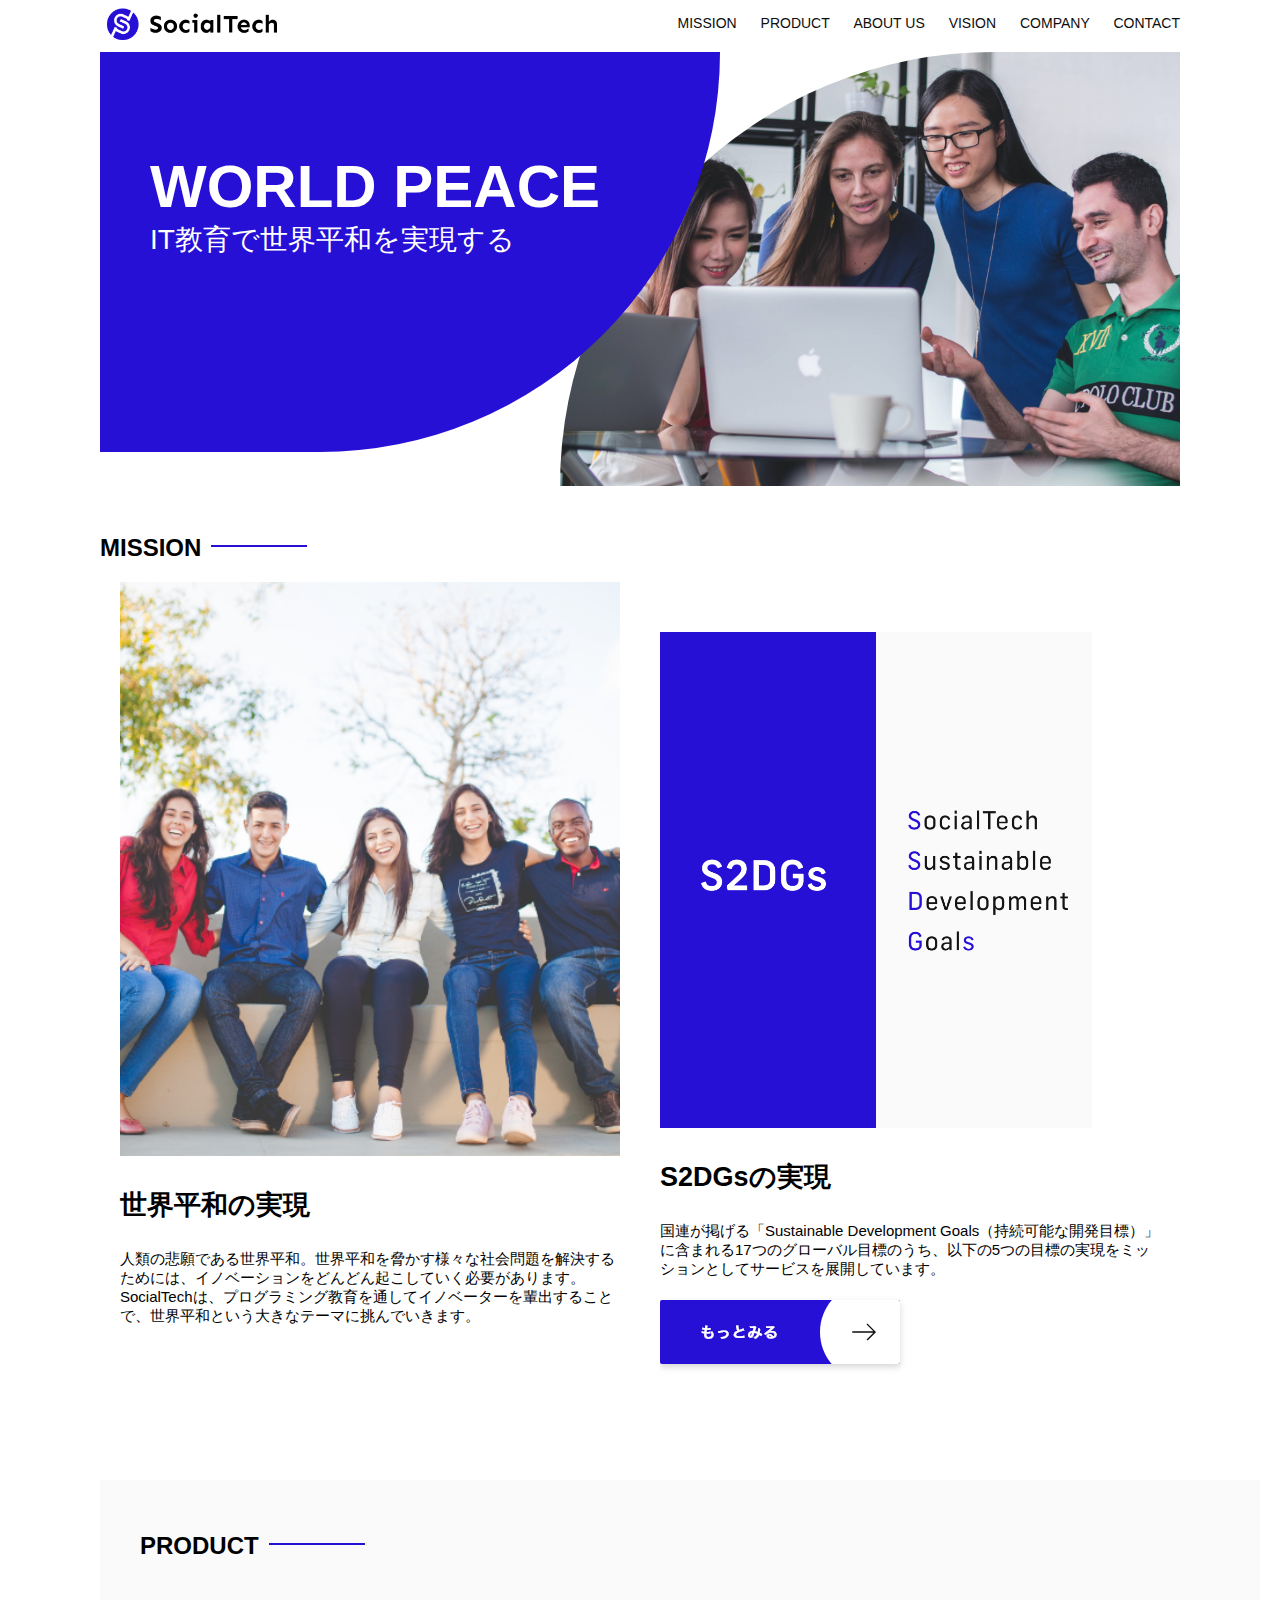
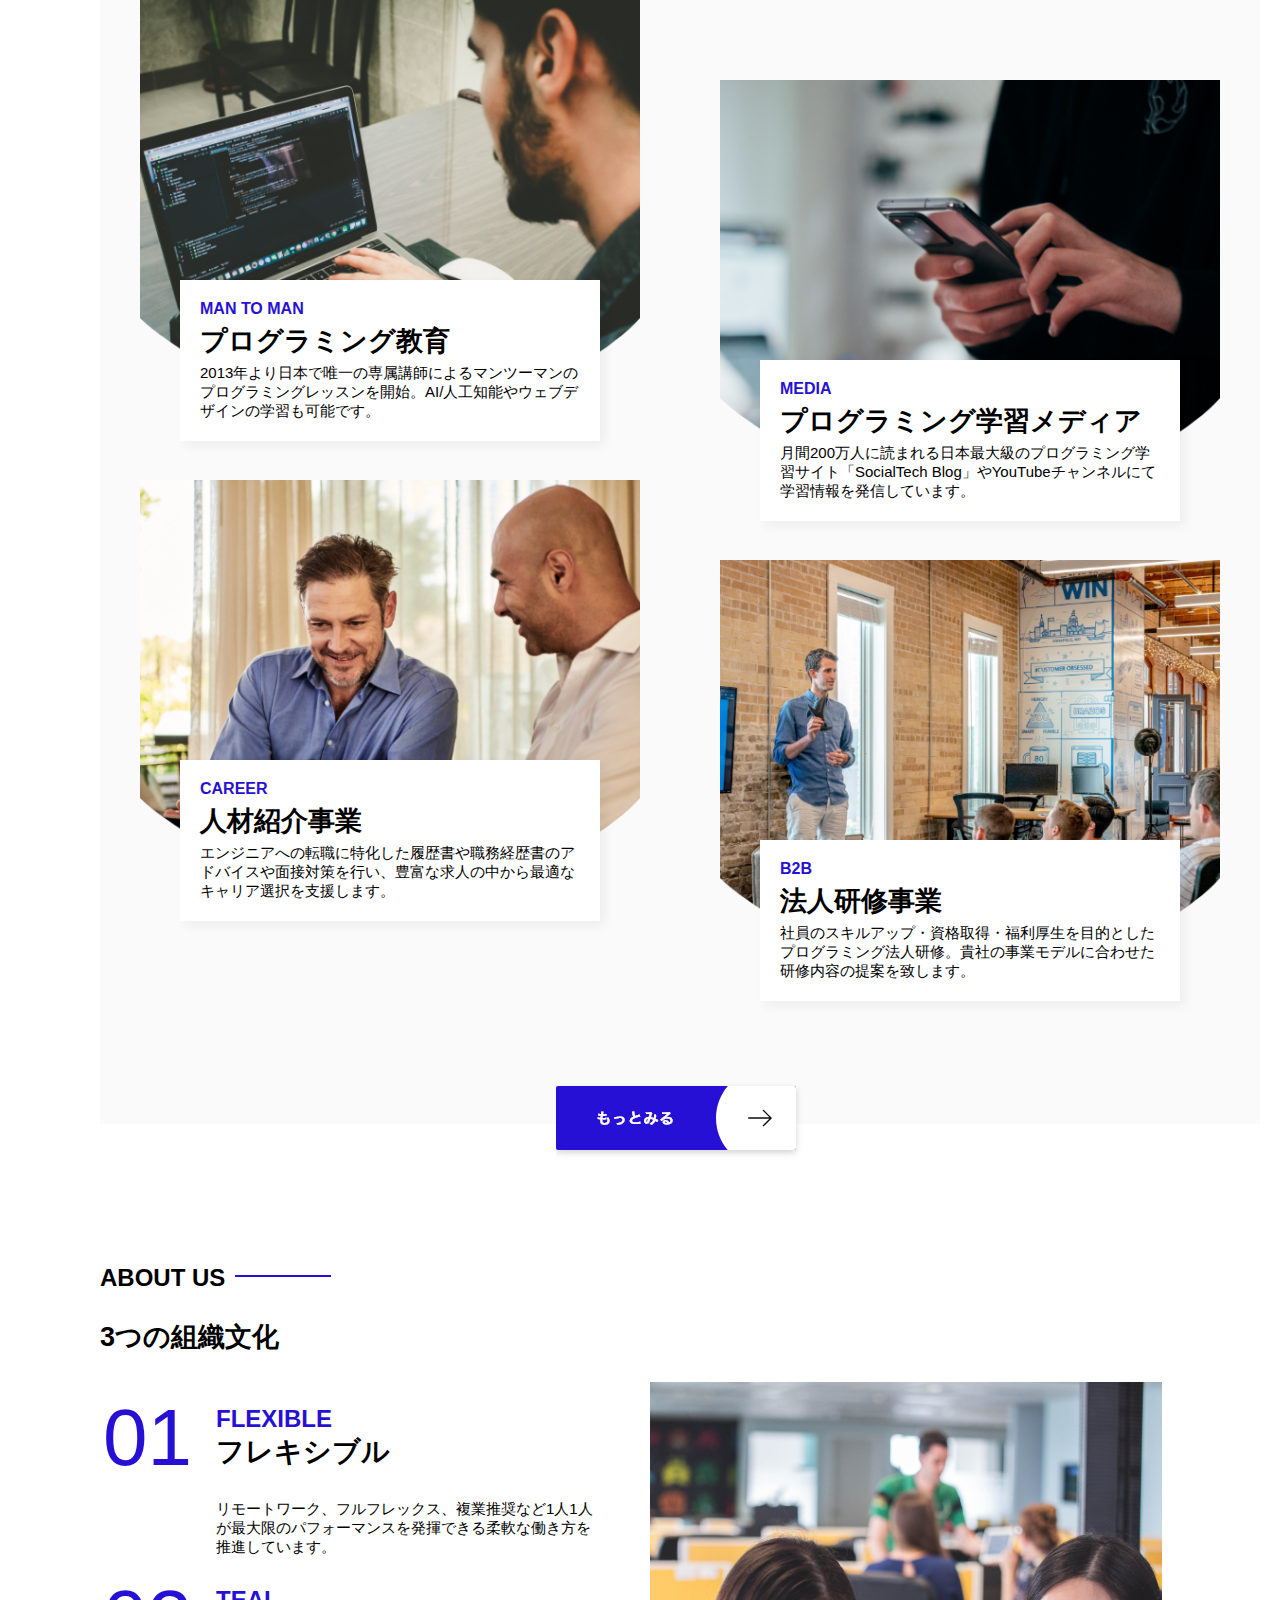
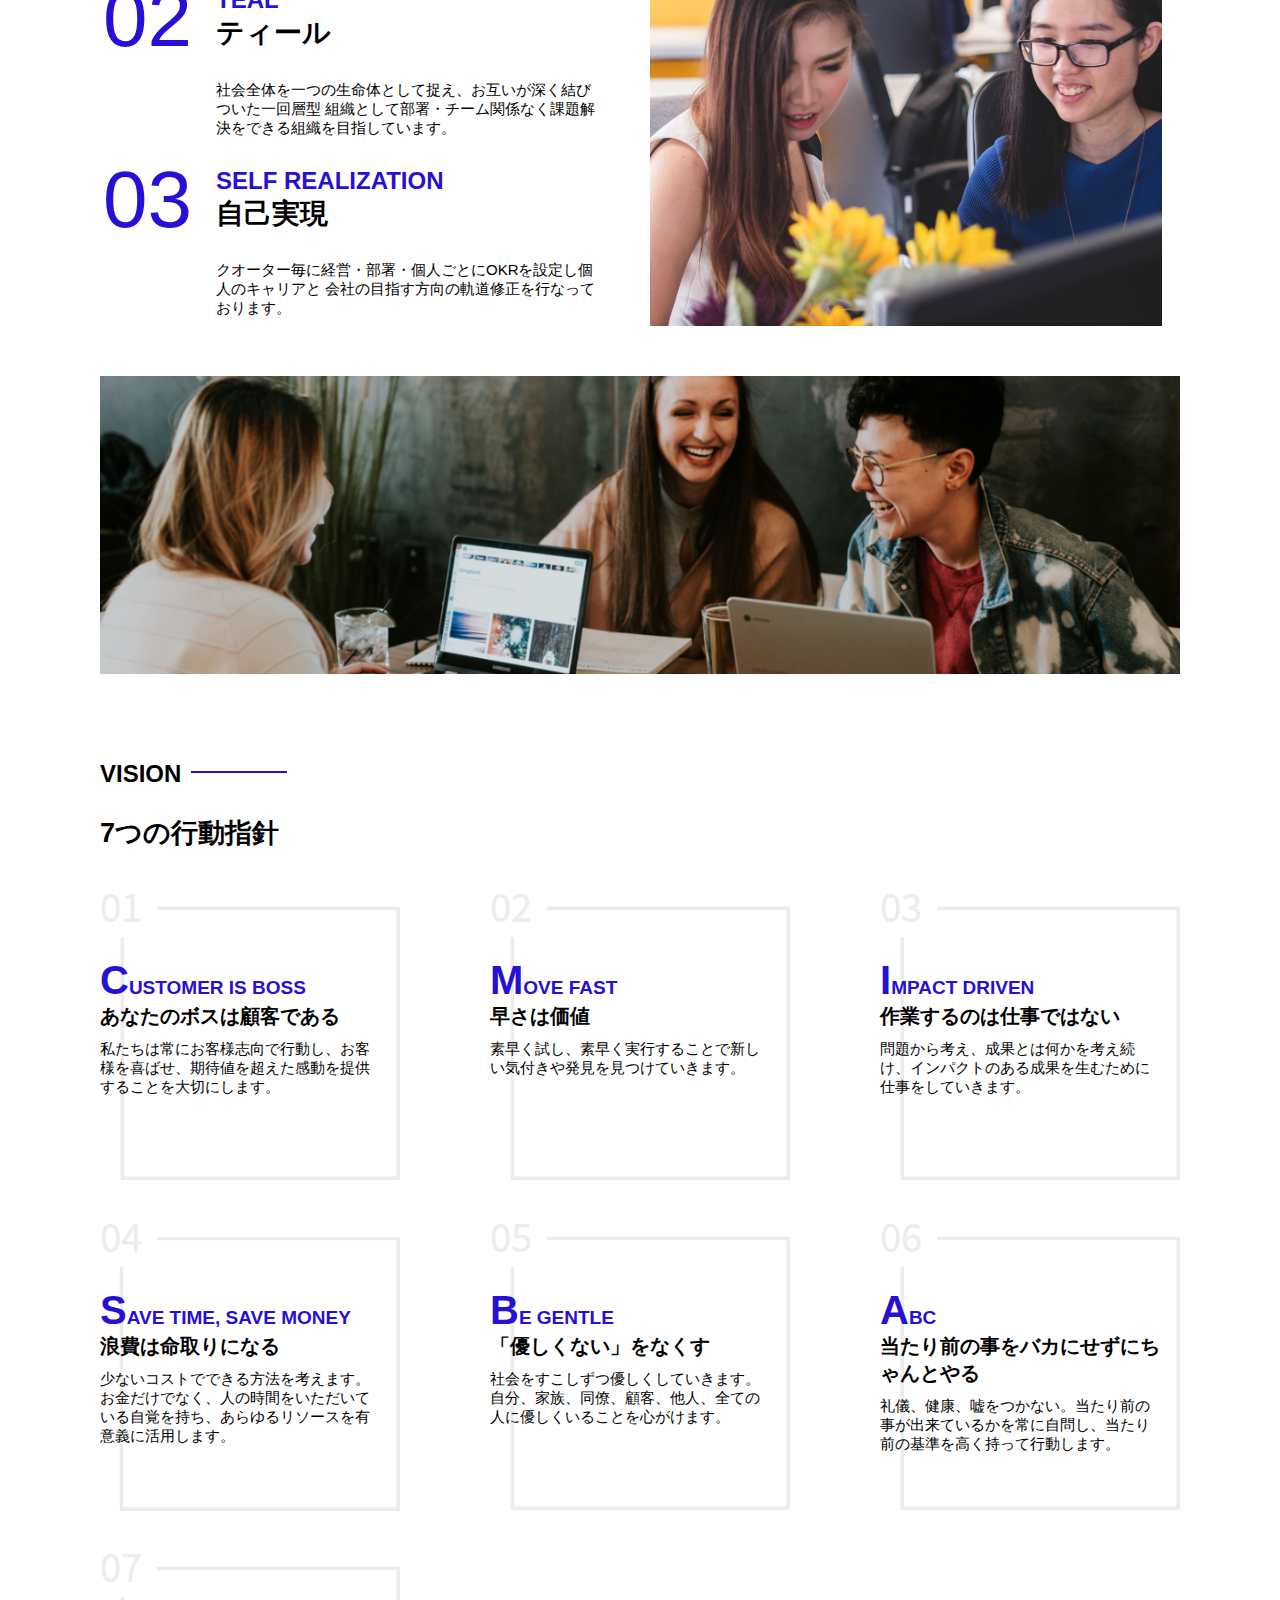
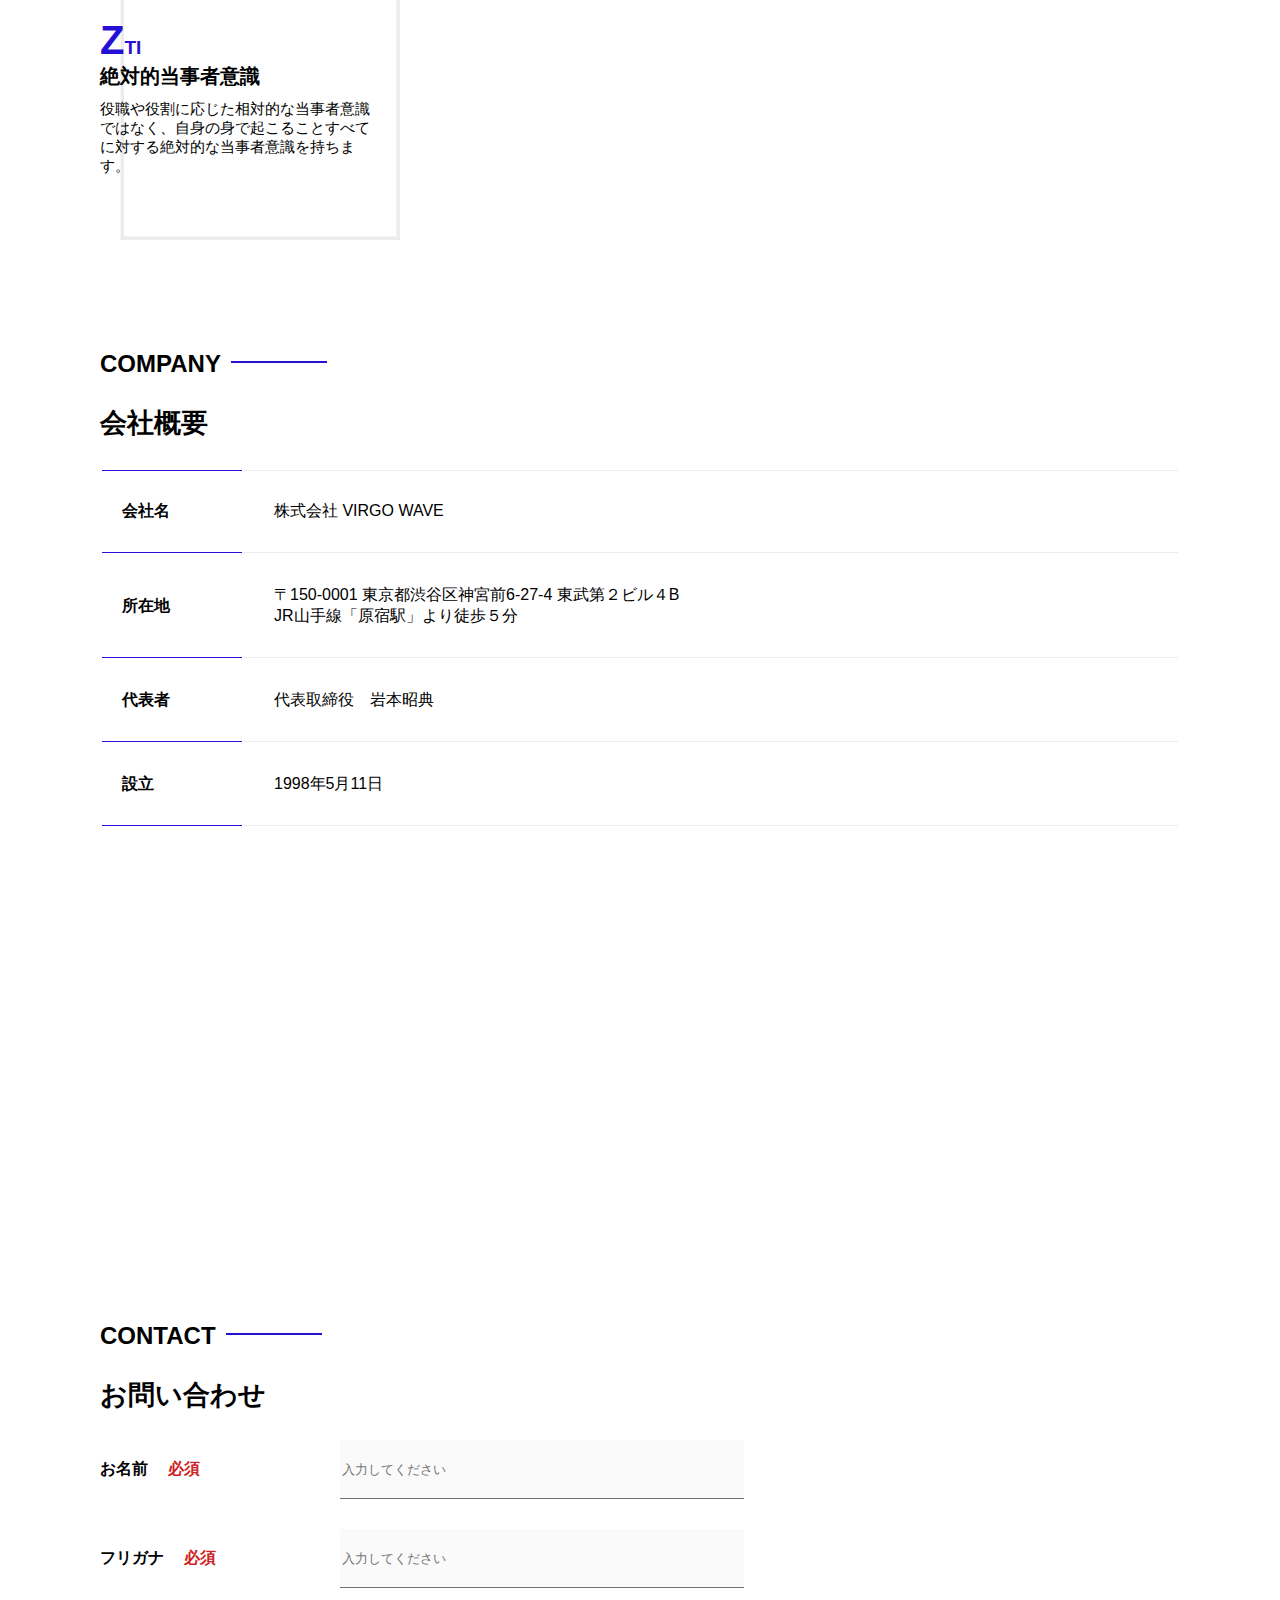
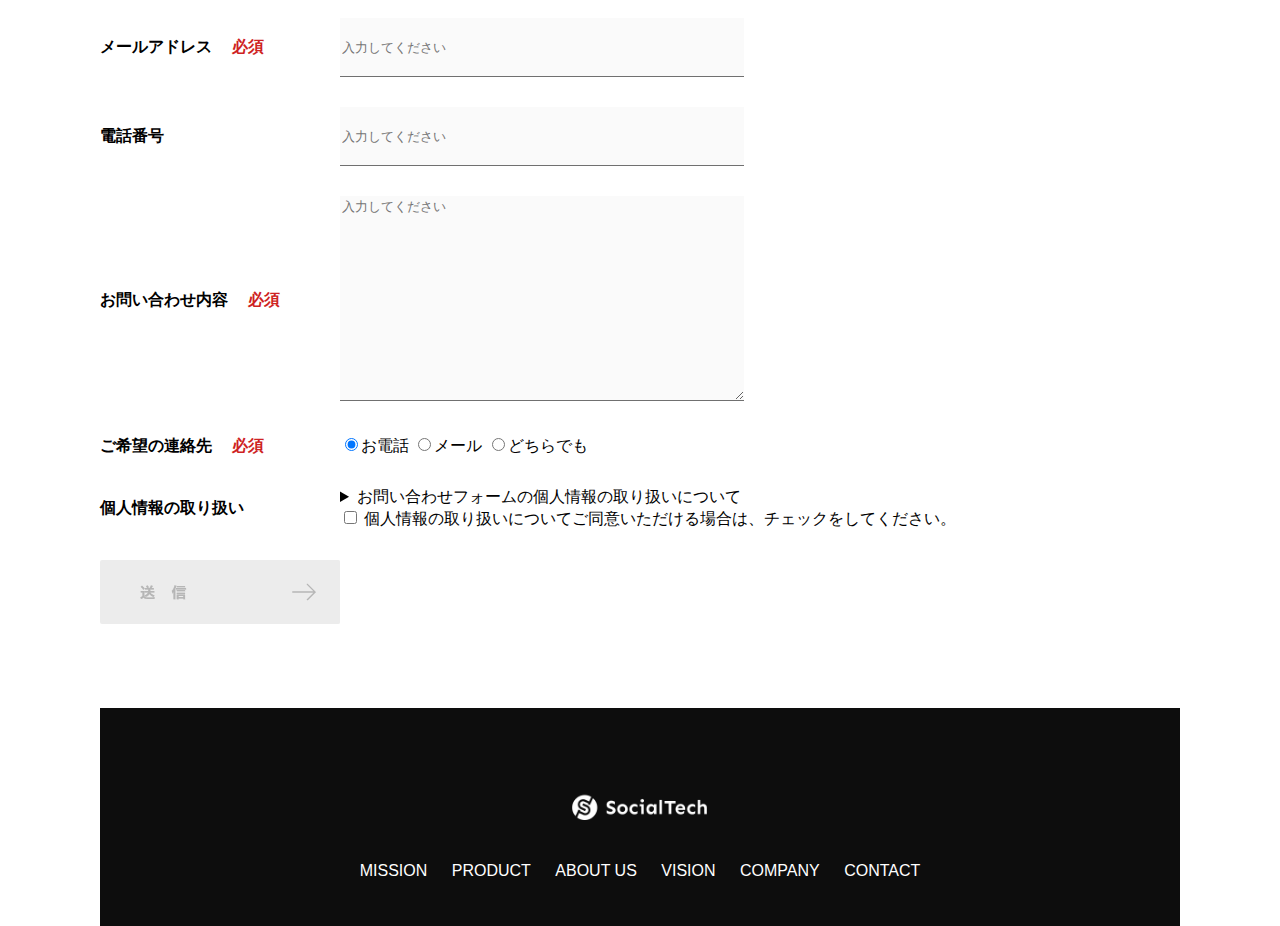
==== index.html @ a2c60bde "初回コミット" ====
<!DOCTYPE html>
<html>
<head>
  <title>SocialTech</title>
  <meta charset="UTF-8">
  <meta name="description" content="SocialTechはEdTech業界のリーディングカンパニーを目指します。">
  <meta name="viewport" content="width=device-width, initial-scale=1.0">
  <link rel="stylesheet" href="style.css">
  <style>
    img:not([alt]) {
      border: 10px solid red;
    }
  </style>
</head>
<body>
  <!-- ヘッダー -->
  <header>
    <!-- ロゴ -->
    <a href="index.html" id="logo"><img src="images/logo.png" alt="トップページに戻る"></a>

    <!-- PC用ナビゲーション -->
    <nav id="nav-pc">
      <a href="mission.html">MISSION</a>
      <a href="product.html">PRODUCT</a>
      <a href="index.html#aboutus">ABOUT US</a>
      <a href="index.html#vision">VISION</a>
      <a href="index.html#company">COMPANY</a>
      <a href="index.html#contact">CONTACT</a>
    </nav>
       <!-- スマホ用メニューボタン -->
       <img id="menu-sp" src="images/button-menu.png" alt="ナビゲーションを開く" onclick="document.getElementById('nav-sp').style.display = 'block'">

     <!-- スマホ用ナビゲーション -->
     <nav id="nav-sp">
      <img id="close" src="images/button-close.png" alt="ナビゲーションを閉じる" onclick="document.getElementById('nav-sp').style.display = 'none'">
      <a id="logo-sp" href="index.html" onclick="document.getElementById('nav-sp').style.display = 'none'"><img
          src="images/logo-sp.png" alt="トップページに戻る"></a>
      <a class="menu" href="mission.html" onclick="document.getElementById('nav-sp').style.display = 'none'">MISSION</a>
      <a class="menu" href="product.html" onclick="document.getElementById('nav-sp').style.display = 'none'">PRODUCT</a>
      <a class="menu" href="index.html#aboutus" onclick="document.getElementById('nav-sp').style.display = 'none'">ABOUT
        US</a>
      <a class="menu" href="index.html#vision"
        onclick="document.getElementById('nav-sp').style.display = 'none'">VISION</a>
      <a class="menu" href="index.html#company"
        onclick="document.getElementById('nav-sp').style.display = 'none'">COMPANY</a>
      <a class="menu" href="index.html#contact"
        onclick="document.getElementById('nav-sp').style.display = 'none'">CONTACT</a>
      <div id="sns">
        <a href="https://www.facebook.com/sejuku2013"><img src="images/button-facebook.png" alt="Facebookのリンク"></a>
        <a href="https://twitter.com/samuraijuku"><img src="images/button-twitter.png" alt="Twitterのリンク"></a>
        <a href="https://www.youtube.com/channel/UCCFOQO5aDK0xXam4cUQXT8g"><img src="images/button-youtube.png" alt="YouTubeのリンク"></a>
      </div>
    </nav>
  </header>
    
    <!--======== 後略 ========-->
    
  </header>
   <main>
     <article>
       <!-- メインビジュアル -->
       <section id="main-visual">
        <div id="main-message">
          <h1>WORLD PEACE</h1>
          <p>IT教育で世界平和を実現する</p>
      </div>
      <img src="images/index/index-main.png" alt="PCの周りに集まる多国籍の仲間たち">
      </section>
       <!--ミッション-->
      <section id="mission">
        <h2 class="index-h2">MISSION</h2>
        <div id="mission-flex">
          <div>
            <img id="mission-photo" src="images/index/index-mission.png" alt="屋外のベンチで写真を撮影する多国籍の仲間たち">
            <h3>世界平和の実現</h3>
            <p>
              人類の悲願である世界平和。世界平和を脅かす様々な社会問題を解決するためには、イノベーションをどんどん起こしていく必要があります。SocialTechは、プログラミング教育を通してイノベーターを輩出することで、世界平和という大きなテーマに挑んでいきます。
            </p>
          </div>
          <div>
            <img id="s2dgs" src="images/index/s2dgs.png" alt="S2DGs">
            <h3>S2DGsの実現</h3>
            <p>国連が掲げる「Sustainable Development Goals（持続可能な開発目標）」に含まれる17つのグローバル目標のうち、以下の5つの目標の実現をミッションとしてサービスを展開しています。</p>
            <a href="mission.html">
              <img src="images/button-more.png" alt="もっとみる">
            </a>
          </dev>
        </dev>
      </section>
            <!-- プロダクト -->
      <section id="product">
              <h2 class="index-h2">PRODUCT</h2>
              <div>
                <div id="product-left">
                  <div>
                    <img class="product-photo" src="images/index/index-mantoman.png" alt="PCでコードを書く男性">
                    <div class="product-explain">
                      <span>MAN TO MAN</span>
                      <h3>プログラミング教育</h3>
                      <p>2013年より日本で唯一の専属講師によるマンツーマンのプログラミングレッスンを開始。AI/人工知能やウェブデザインの学習も可能です。</p>
                    </div>
                  </div>
                  <div>
                    <img class="product-photo" src="images/index/index-career.png" alt="笑顔で話し合う2人の男性">
                    <div class="product-explain">
                      <span>CAREER</span>
                      <h3>人材紹介事業</h3>
                      <p>エンジニアへの転職に特化した履歴書や職務経歴書のアドバイスや面接対策を行い、豊富な求人の中から最適なキャリア選択を支援します。</p>
                    </div>
                  </div>
                </div>
                <div id="product-right">
                  <div>
                    <img class="product-photo" src="images/index/index-media.png" alt="スマートフォンを操作する人">
                    <div class="product-explain">
                      <span>MEDIA</span>
                      <h3>プログラミング学習メディア</h3>
                      <p>月間200万人に読まれる日本最大級のプログラミング学習サイト「SocialTech Blog」やYouTubeチャンネルにて学習情報を発信しています。</p>
                    </div>
                  </div>
                  <div>
                    <img class="product-photo" src="images/index/index-b2b.png" alt="講演中の男性とそれを聴く人々">
                    <div class="product-explain">
                      <span>B2B</span>
                      <h3>法人研修事業</h3>
                      <p>社員のスキルアップ・資格取得・福利厚生を目的としたプログラミング法人研修。貴社の事業モデルに合わせた研修内容の提案を致します。</p>
                    </div>
                  </div>
                </div>
              </div>
              <div>
                <a id="product-more" href="product.html">
                  <img src="images/button-more.png" alt="もっとみる">
                </a>
              </div>
            </section>
            <!---ABOUT US-->
            <selection id="aboutus">
              <h2 class="index-h2">ABOUT US</h2>
              <h3>3つの組織文化</h3>
              <div>
                <table class="culture-table">
                  <tr>
                    <td>
                      <span class="culture-num">01</span>
                    </td>
                    <td>
                      <span class="culture-en">FLEXIBLE</span>
                      <span class="culture-jp">フレキシブル</span>
                    </td>
                  </tr>
                  <tr>
                    <td>
                      <!--空のセル-->
                    </td>
                    <td>
                      <p class="culture-description">
                        リモートワーク、フルフレックス、複業推奨など1人1人が最大限のパフォーマンスを発揮できる柔軟な働き方を推進しています。
                      </p>
                    </td>
                  </tr>
                  <tr>
                    <td>
                      <span class="culture-num">02</span>
                    </td>
                    <td>
                      <span class="culture-en">TEAL</span>
                      <span class="culture-jp">ティール</span>
                      </td>
                  </tr>
                  <tr>
                    <td>
                      <!--空のセル-->
                    </td>
                    <td>
                      <p class="culture-description">
                        社会全体を一つの生命体として捉え、お互いが深く結びついた一回層型
                        組織として部署・チーム関係なく課題解決をできる組織を目指しています。
                      </p>
                    </td>
                  </tr>
                  <tr>
                    <td>
                      <span class="culture-num">03</span>
                    </td>
                    <td>
                      <span class="culture-en">SELF REALIZATION</span>
                      <span class="culture-jp">自己実現</span>
                    </td>
                  </tr>
                  <tr>
                    <td>
                      <!--空のセル-->
                    </td>
                     <td>
                      <p class="culture-description">
                        クオーター毎に経営・部署・個人ごとにOKRを設定し個人のキャリアと
                        会社の目指す方向の軌道修正を行なっております。
                      </p>
                     </td>
                  </tr>
                </table>
                <img clss="culture-img" src="images/index/index-aboutus1.png" alt="笑顔で話し合う2人の女性">
              </div>
              <img class="culture-img2" src="images/index/index-aboutus2.png" alt="笑顔で話し合う３人の男女">
       </selection>
      <!-- VISION -->
      <section id="vision">
        <h2 class="index-h2">VISION</h2>
        <h3>7つの行動指針</h3>
        <div>
          <div class="vision-box">
            <img src="images/index/vision-01.png" alt="01">
            <span>
              <h4>CUSTOMER IS BOSS</h4>
              <h5>あなたのボスは顧客である</h5>
              <p>私たちは常にお客様志向で行動し、お客様を喜ばせ、期待値を超えた感動を提供することを大切にします。</p>
            </span>
          </div>
          <div class="vision-box">
            <img src="images/index/vision-02.png" alt="02">
            <span>
              <h4>MOVE FAST</h4>
              <h5>早さは価値</h5>
              <p>素早く試し、素早く実行することで新しい気付きや発見を見つけていきます。</p>
            </span>
          </div>
          <div class="vision-box">
            <img src="images/index/vision-03.png" alt="03">
            <span>
              <h4>IMPACT DRIVEN</h4>
              <h5>作業するのは仕事ではない</h5>
              <p>問題から考え、成果とは何かを考え続け、インパクトのある成果を生むために仕事をしていきます。</p>
            </span>
          </div>
          <div class="vision-box">
            <img src="images/index//vision-04.png" alt="04">
            <span>
              <h4>SAVE TIME, SAVE MONEY</h4>
              <h5>浪費は命取りになる</h5>
              <p>少ないコストでできる方法を考えます。お金だけでなく、人の時間をいただいている自覚を持ち、あらゆるリソースを有意義に活用します。</p>
            </span>
          </div>
          <div class="vision-box">
            <img src="images/index/vision-05.png" alt="05">
            <span>
              <h4>BE GENTLE</h4>
              <h5>「優しくない」をなくす</h5>
              <p>社会をすこしずつ優しくしていきます。自分、家族、同僚、顧客、他人、全ての人に優しくいることを心がけます。</p>
            </span>
          </div>
          <div class="vision-box">
            <img src="images/index/vision-06.png" alt="06">
            <span>
              <h4>ABC</h4>
              <h5>当たり前の事をバカにせずにちゃんとやる</h5>
              <p>礼儀、健康、嘘をつかない。当たり前の事が出来ているかを常に自問し、当たり前の基準を高く持って行動します。</p>
            </span>
          </div>
          <div class="vision-box">
            <img src="images/index/vision-07.png" alt="07">
            <span>
              <h4>ZTI</h4>
              <h5>絶対的当事者意識</h5>
              <p>役職や役割に応じた相対的な当事者意識ではなく、自身の身で起こることすべてに対する絶対的な当事者意識を持ちます。</p>
            </span>
          </div>
        </div>
       </section>
       <!-- COMPANY -->
       <section id="company">
        <h2 class="index-h2">COMPANY</h2>
        <h3>会社概要</h3>
        <table id="company-table">
          <tr>
            <th class="tableheader-first">会社名</th>
            <td class="cell-first">株式会社 VIRGO WAVE</td>
          </tr>
          <tr>
            <th class="tableheader">所在地</th>
            <td class="cell">〒150-0001 東京都渋谷区神宮前6-27-4 東武第２ビル４B<br>JR山手線「原宿駅」より徒歩５分</td>
          </tr>
          <tr>
            <th class=" tableheader">代表者</th>
            <td class="cell">代表取締役　岩本昭典</td>
          </tr>
          <tr>
            <th class=" tableheader">設立</th>
            <td class="cell">1998年5月11日</td>
          </tr>
        </table>
        <iframe
        src="https://www.google.com/maps/embed?pb=!1m18!1m12!1m3!1d3241.7759544892483!2d139.69399665123464!3d35.65789123876098!2m3!1f0!2f0!3f0!3m2!1i1024!2i768!4f13.1!3m3!1m2!1s0x60188caa0042e8d1%3A0xba130bea826a7aa2!2z44CSMTUwLTAwNDMg5p2x5Lqs6YO95riL6LC35Yy66YGT546E5Z2C77yS5LiB55uu77yR77yR4oiS77yR!5e0!3m2!1sja!2sjp!4v1636872991912!5m2!1sja!2sjp"
        style="border:0;" allowfullscreen="" loading="lazy">
      </iframe>
   </section>
   <!-- お問い合わせフォーム -->
   <section id="contact">
    <h2 class="index-h2">CONTACT</h2>
    <h3>お問い合わせ</h3>
   <!-- STATIC FORMSのフォームタグ -->
    <form action="https://api.staticforms.xyz/submit" method="post">
      <input type="text" name="honeypot" style="display:none">
      <!-- STATIC FORMSのアクセスキー -->
      <input type="hidden" name="accessKey" value="da044534-1117-4689-901c-a86746765614">
      <!--メールのタイトル-->
      <input type="hidden" name="subject" value="Your access key for Static Forms" />
      <!--送信先のメールアドレスをvalueに設定する-->
      <input type="hidden" name="replyTo" value="ishii@virgo.co.jp">
      <!--redirectToのURLは公開後のURLへリンクする-->
      <input type="hidden" name="redirectTo" value="">
      <div>
        <div class="contact-heading">
          <label class="contact-label">お名前<span class="contact-span">必須</span></label>
        </div>
        <div class="contact-form">
          <input type="text" name="name" placeholder="入力してください" class="contact-textbox">
        </div>
      </div>
      <div>
        <div class="contact-heading">
          <label class="contact-label">フリガナ<span class="contact-span">必須</span></label>
        </div>
        <div>
          <input type="text" name="hurigana" placeholder="入力してください" class="contact-textbox">
        </div>
      </div>
      <div>
        <div class="contact-heading">
          <label class="contact-label">メールアドレス<span class="contact-span">必須</span></label>
        </div>
        <div>
          <input type="text" name="email" placeholder="入力してください" class="contact-textbox">
        </div>
      </div>
      <div>
        <div class="contact-heading">
          <label class="contact-label">電話番号</label>
        </div>
        <div>
          <input type="text" name="tel" placeholder="入力してください" class="contact-textbox">
        </div>
      </div>
      <div>
        <div class="contact-heading">
          <label class="contact-label">お問い合わせ内容<span class="contact-span">必須</span></label>
        </div>
        <div>
          <textarea class="contact-textarea" placeholder="入力してください" name="message"></textarea>
        </div>
      </div>
      <div>
        <div class="contact-heading">
          <label class="contact-label">ご希望の連絡先<span class="contact-span">必須</span></label>
        </div>
        <div>
          <input class="radiobutton" type="radio" value="tel" name="contact" checked><label>お電話</label>
          <input class="radiobutton" type="radio" value="mail" name="contact"><label>メール</label>
          <input class="radiobutton" type="radio" value="both" name="contact"><label>どちらでも</label>
        </div>
      </div>
      <div>
        <div class="contact-heading">
          <label class="contact-label">個人情報の取り扱い</label>
        </div>
        <div>
          <details>
            <summary>お問い合わせフォームの個人情報の取り扱いについて</summary>
            <div>
              <span>１．組織の名称又は氏名</span><br>
              株式会社SocialTech<br><br>
              <span>２．個人情報保護管理者（若しくはその代理人）の氏名又は職名、所属及び連絡先
                鈴木 一郎 コーポレート部</span><br>
              メールアドレス：support@socialtech.net<br>
              TEL：03-xxxx-xxxx<br>
              <span>３．個人情報の利用目的</span><br>
              ・本サービス及び本サービスに関連する情報の提供又はそれらに関する連絡のため<br>
              ・ユーザーの本人確認のため<br>
              ・当社サービスのご案内のため<br>
              ・当社の商品等の広告または宣伝（電子メールによるものを含むものとします。）<br><br>
              <span>４．個人情報の取り扱い業務の委託</span><br>
              個人情報の取扱業務の全部または一部を外部に業務委託する場合があります。<br>
              その際、弊社は、個人情報を適切に保護できる管理体制を敷き実行していることを条件として<br>
         委託先を厳選したうえで、機密保持契約を委託先と締結し、お客様の個人情報を厳密に管理させます。<br><br>
              <span>５．個人情報の開示等の請求</span><br>
              お客様は、弊社に対してご自身の個人情報の開示等（利用目的の通知、開示、内容の訂正・追加・削除、利用の停止または消去、第三者への提供の停止）に関して、当社問合わせ窓口に申し出ることができます。<br>
              その際、弊社はお客様ご本人を確認させていただいたうえで、合理的な期間内に対応いたします。<br><br>
              なお、個人情報に関する弊社問合わせ先は、次の通りです。<br><br>
              株式会社SocialTech　個人情報問合せ窓口<br>
              〒150-0043　東京都渋谷区道玄坂2丁目11-1 Ｇスクエア渋谷道玄坂 4F<br>
              メールアドレス：support@socialtech.net　TEL：03-xxxx-xxxx<br><br>
              <span>６．個人情報を提供されることの任意性について</span><br><br>
              お客様がご自身の個人情報を弊社に提供されるか否かは、お客様のご判断によりますが、もしご提供されない場合には、適切なサービスが提供できない場合がありますので予めご了承ください。
            </div>
          </details>
          <input type="checkbox" name="agree">
          個人情報の取り扱いについてご同意いただける場合は、チェックをしてください。
        </div>
      </div>
      <input type="image" value="Submit" src="images/button-submit.png" alt="送信する">
    </form>
   </section>
 </article>
 <footer>
  <div id="footer-logo">
    <img src="images/logo-sp.png" alt="SocialTech">
  </div>
  <div id="footer-link">
    <a href="mission.html">MISSION</a>
    <a href="product.html">PRODUCT</a>
    <a href="index.html#aboutus">ABOUT US</a>
    <a href="index.html#vision">VISION</a>
    <a href="index.html#company">COMPANY</a>
    <a href="index.html#contact">CONTACT</a>
  </div>
  <div id="sns-footer">
    <a href="https://www.facebook.com/sejuku2013"><img src="images/button-facebook.png" alt="Facebookのリンク"></a>
    <a href="https://twitter.com/samuraijuku"><img src="images/button-twitter.png" alt="Twitterのリンク"></a>
    <a href="https://www.youtube.com/channel/UCCFOQO5aDK0xXam4cUQXT8g"><img src="images/button-youtube.png" alt="YouTubeのリンク"></a>
    <span id="copyright">&copy;2021 SocialTech, Inc. All Rights Reserved. </span>
   </div>
 </footer>
</main>
</body>

</html>
---- style.css ----
/* PC、スマホ共通スタイル */
body {
  font-family: "Source Sans Pro", "Hiragino Kaku Gothic ProN", Meiryo, Arial, sans-serif;
}

p {
  font-size: 15px;
}

/*================
PC用のスタイル
=================*/
@media screen and (min-width: 768px) {
  /* 横幅設定 */
body {
  max-width: 1080px;
  min-width: 960px;
  margin: 0 auto 0 auto;
}

/* ヘッダー */
header {
  display: flex;
  justify-content: space-between;
}

/* ナビゲーションのレイアウト */
#nav-pc {
  text-align: right;
  font-size: 14px;
  padding-top: 15px;
}

/* ナビゲーションのリンクの装飾設定 */
#nav-pc > a {
  text-decoration: none;
  margin-left: 20px;
}
#nav-pc > a:link {
  color: #0d0d0d;
}
#nav-pc > a:visited {
  color: #0d0d0d;
}
#nav-pc > a:hover {
  color: #0d0d0d;
  text-decoration: underline;
}
#nav-pc > a:active {
  color: #0d0d0d;
}
/* スマホ用ナビを非表示 */
#nav-sp,
#menu-sp {
  display: none;
}

  /* メインビジュアル*/
  #main-visual {
    position: relative;
    height: 400px;
  }

  #main-message {
    position: absolute;
    top: 0;
    left: 0;
    background-color: #2710d5;
    color: #ffffff;
    border-radius: 0 0 476px 0;
    max-width: 620px;
    height: 100%;
    width: 100%;
    z-index: 11;
  }

  #main-message > h1 {
    font-size: 60px;
    font-weight: bold;
    margin: 100px 0 0 50px;
  }
  #main-message > p { 
    font-size: 28px;
    margin: 0 0 0 50px;
  }

#main-visual > img {
  max-width: 620px;
  border-radius: 476px 0 0 0;
  position: absolute;
  top: 0;
  right: 0;
  z-index: 10;
}

  /* 見出し */
  h2 {
    margin: 40px 0 0 0;
  }
  
  h2::after {
    content: url("images/line.png");
    margin-left: 10px;
  }
  
  h3 {
    font-size: 27px;
  }

  /* ミッション */
  #mission {
    margin: 80px auto 80px auto;
    width: 100%;
  }
  
  #mission-flex {
    width: 100%;
    display: flex;
  }

#mission-flex > div {
  width: 50%;
  margin: 20px;
}

#mission-photo {
  width: 100%;
}

#s2dgs {
  margin-top: 50px;
}
 /* プロダクト */
 #product {
  background-color: #fafafa;
  width: 100%;
  margin: 80px 0 80px 0;
  padding: 10px 40px 0px 40px;
}

/* 外枠 */
#product > div {
  margin-top: 40px;
  display: flex;
}

/* 左のカラム */
#product-left {
  width: 50%;
  margin-right: 20px;
}

/* 右のカラム */
#product-right {
  width: 50%;
  margin-left: 20px;
  margin-top: 80px;
}

/* 画像＋説明の枠 */
#product-left > div {
  position: relative;
  height: 480px;
  margin-right: 20px;
}
#product-right > div {
  position: relative;
  height: 480px;
  margin-left: 20px;
}
  /* 画像 */
  .product-photo {
    width: 100%;
  }

  /* 説明文の枠 */
  .product-explain {
    background-color: #ffffff;
    position: absolute;
    left: 0;
    top: 280px;
    margin: 0 40px 0 40px;
    padding: 20px;
    box-shadow: 5px 5px 10px rgba(0, 0, 0, 0.05);
  }
  
  /* 説明文の英語 */
  .product-explain > span {
    color: #2710d5;
    font-weight: bold;
    font-size: 16px;
    margin: 0;
  }
  
  /* 説明文の見出し */
  .product-explain > h3 {
    margin: 5px 0 5px 0;
  }
  
  /* 説明文 */
  .product-explain > p {
    margin: 0;
  }
  
  /* 「もっとみる」ボタン */
  #product-more {
    margin: 0 auto -42px auto;
  }

  /* ABOUT US */
  #aboutus {
    margin: 80px auto 80px auto;
  }
  
  /* 3つの組織文化と画像を入れる枠 */
  #aboutus > div {
    display: flex;
  }
  /* 画像 */
  .culture-img {
    width: 100%;
    align-self: flex-start;
  }

  .culture-img2 {
    margin-top: 50px;
    width: 100%;
  }
     /* 3つの組織文化の表 */
  .culture-table {
    max-width: 500px;
    margin-right: 50px;
  }
     /* 番号 */
  .culture-num {
    font-size: 80px;
    color: #2710d5;
    margin: 0 20px 0 0;
  }
  /* 組織文化英語 */
  .culture-en {
    color: #2710d5;
    font-weight: bold;
    font-size: 24px;
    display: block;
  }
  
  /* 組織文化日本語 */
  .culture-jp {
    font-size: 28px;
    font-weight: bold;
  }
  
  /* 説明文 */
  .culture-description {
    margin: 0;
  }
 
  /* ビジョン */
  #vision {
    margin: 80px auto 80px auto;
  }
  
  /* セクション内の外枠 */
  #vision > div {
    width: 100%;
    display: flex;
    justify-content: space-between;
    flex-wrap: wrap;
  }
  
  /* 7つの行動指針の枠 */
  .vision-box {
    width: 300px;
    height: 300px;
    margin-bottom: 30px;
    position: relative;
  }
  .vision-box > img {
    width: 100%;
    height: auto;
    position: absolute;
    top: 0;
    left: 0;
    z-index: 30;
  }
  
  .vision-box > span {
    position: absolute;
    top: 0;
    left: 0;
    z-index: 31;
    margin-right: 20px;
  }
  
  .vision-box > span > h4 {
    color: #2710d5;
    font-size: 19px;
    margin: 80px 0 0 0;
  }
  
  .vision-box > span > h4::first-letter {
    font-size: 40px;
  }
  
  .vision-box > span > h5 {
    font-size: 20px;
    margin: 0 0 0 0;
  }
  
  .vision-box > span > p {
    margin: 10px 0 0 0;
  }
  /* 会社概要 */
  #company {
    margin: 80px auto 80px auto;
  }
  #company-table {
    width: 100%;
  }
 
  .tableheader {
    text-align: left;
    padding: 20px;
    border-bottom-color: #2710d5;
    border-bottom-width: 1px;
    border-bottom-style: solid;
    width: 100px;
  }
 
  .tableheader-first {
    text-align: left;
    padding: 20px;
    border-bottom-color: #2710d5;
    border-bottom-width: 1px;
    border-bottom-style: solid;
    border-top-color: #2710d5;
    border-top-width: 1px;
    border-top-style: solid;
    width: 100px;
  }
 
  .cell {
    padding: 30px;
    border-bottom-color: #ececec;
    border-bottom-width: 1px;
    border-bottom-style: solid;
  }
 
  .cell-first {
    padding: 30px;
    border-bottom-color: #ececec;
    border-bottom-width: 1px;
    border-bottom-style: solid;
    border-top-color: #ececec;
    border-top-width: 1px;
    border-top-style: solid;
  }
  #company > iframe {
    width: 100%;
    height: 368px;
    margin-top: 40px;
  }
    /* お問い合わせ */
    #contact {
      margin: 80px auto 80px auto;
    }
    
    /* 外枠 */
    #contact > form > div {
      display: flex;
      flex-direction: row;
      flex-wrap: wrap;
      padding-bottom: 30px;
    }
      /* 左列の見出し */
  .contact-heading {
    width: 240px;
    align-self: center;
  }
  /* 見出しのラベル */
  .contact-label {
    font-weight: bold;
  }
  /* 必須 */
  .contact-span {
    color: #ce2222;
    margin: 0 0 0 20px;
    font-weight: bold;
  }
    /* テキストボックス */
    .contact-textbox {
      border-top: 0;
      border-left: 0;
      border-right: 0;
      border-bottom-width: 1px;
      border-bottom-color: #707070;
      border-bottom-style: solid;
      background-color: #fafafa;
      width: 400px;
      height: 56px;
    }
    /* お問い合わせ内容のテキストエリア */
    .contact-textarea {
      border-top: 0;
      border-left: 0;
      border-right: 0;
      border-bottom-width: 1px;
      border-bottom-color: #707070;
      border-bottom-style: solid;
      background-color: #fafafa;
      width: 400px;
      height: 200px;
    }
  /* 個人情報の取り扱い */
  details {
    width: 700px;
  }
  details > div {
    background-color: #fafafa;
    padding: 20px;
  } 
  details > div > span {
    font-weight: bold;
  }
  /* フッター */
  footer {
    background-color: #0d0d0d;
    text-align: center;
    padding: 80px 80px 30px 80px;
  }
  
  #footer-logo {
    margin-bottom: 30px;
  }

  #footer-link {
    margin-bottom: 50px;
  }
  #footer-link > a {
    text-decoration: none;
    margin: 10px;
  }
  #footer-link > a:link {
    color: #ffffff;
  }
  #footer-link > a:visited {
    color: #ffffff;
  }
  #footer-link > a:hover {
    color: #ffffff;
    text-decoration: underline;
  }
  #footer-link > a:active {
    color: #ffffff;
  }
  #sns-footer {
    text-align: left;
    width: 100%;
  }
 
  #sns-footer > a {
    margin-right: 30px;
  }
  
  #copyright {
    color: #ffffff;
    float: right;
  }
     /* mission.html用スタイル */
   /* ミッションのメインビジュアル */
   #mission-main {
    height: 496px;
    width: 100%;
    background-image: url("images/mission/mission-main.png");
    background-repeat: no-repeat;
    background-position-y: center;
  }

  #mission-title {
    background-color: #2710d5;
    width: 368px;
    color: #ffffff;
    height: 496px;
    border-radius: 0 248px 248px 0;
    position: relative;
  }

  #mission-title > h1 {
    position: absolute;
    top: 0;
    left: 100px;
    font-size: 80px;
  }

  #mission-title > span {
    position: absolute;
    top: 200px;
    left: 100px;
    font-size: 26px;
  }

  #mission-title > div {
    position: absolute;
    top: 350px;
    left: 100px;
    font-size: 16px;
  }

  #mission-s2dgs {
    width: 100%;
    margin: 20px;
  }

  .mission-h2 {
    color: #2710d5;
    font-size: 40px;
  }

  .mission-h2::after {
    content: none;
  }

  #mission-5goals {
    margin: 20px;
    display: flex;
  }

  #mission-5goals > div {
    flex-grow: 1;
    padding: 20px;
  }

  #mission-5goals > div > div {
    margin-bottom: 40px;
  }

  .fivegoals-image-right {
    float: right;
    margin: 20px;
  }

  .fivegoals-image-left {
    float: left;
    margin: 20px;
  }

  .fivegoals-number {
    color: #2710d5;
    font-size: 48px;
    margin: 0;
  }

  .fivegoals-h3 {
    font-size: 28px;
    margin: 0;
  }

  .fivegoals-p {
    margin: 0;
  }
     /* プロダクトページ */
     #product-main {
      height: 496px;
      width: 100%;
      background-image: url("images/product/product-main.png");
      background-repeat: no-repeat;
      background-position-y: center;
    }
  
    #product-title {
      background-color: #2710d5;
      width: 368px;
      color: #ffffff;
      height: 496px;
      border-radius: 0 248px 248px 0;
      position: relative;
    }
    #product-title > h1 {
      position: absolute;
      top: 0;
      left: 100px;
      font-size: 80px;
    }
  
    #product-title > span {
      position: absolute;
      top: 200px;
      left: 100px;
      font-size: 26px;
    }
  
    #product-title > div {
      position: absolute;
      top: 350px;
      left: 100px;
      font-size: 16px;
    }
   /* セクション1 */
   .product-section1 {
    position: relative;
    margin: 20px;
    height: 340px;
  }

  .product-section1 > img {
    position: absolute;
    top: 0;
    left: 0;
    width: 450px;
    margin: 0 40px 30px 0;
    border-radius: 0 432px 0 0;
  }

  .product-section1 > div {
    position: absolute;
    top: 0;
    left: 480px;
  }

  /* セクション2 */
  .product-section2 {
    position: relative;
    margin: 20px;
    height: 340px;
  }

  .product-section2 > img {
    position: absolute;
    top: 0;
    right: 0;
    width: 450px;
    margin: 0 0 30px 40px;
    border-radius: 432px 0 0 0;
  }

  .product-section2 > div {
    width: 500px;
    position: absolute;
    top: 0;
    left: 0;
  }

  .product-h2 {
    color: #2710d5;
    font-size: 24px;
    margin: 0;
  }

  .product-h3 {
    font-size: 28px;
    margin: 0;
  }

}
 

/*====================
スマートフォン用のスタイル
=====================*/
@media screen and (max-width: 767px) {
  body {
    min-width: 375px;
    margin: 0;
  }

  /* PC用ナビゲーション非表示 */
  #nav-pc {
    display: none;
  }

  /* ハンバーガーメニュー */
  #menu-sp {
    float: right;
    padding: 0;
  }

   /* スマホ用ナビゲーションの表示切替 */
   /* 初期状態、レイアウトと非表示設定 */
   #nav-sp {
     background-color: #2710d5;
     position: absolute;
     left: 0;
     top: 0;
     height: 100%;
     width: 100%;
     display: none;
     z-index: 100;
   }

   /* ×ボタン */
   #close {
    position: absolute;
    top: 20px;
    right: 20px;
  }

  /* ナビゲーションメニュー用ロゴ */
  #logo-sp {
    margin: 80px 0 30px 20px;
  }

   /* ナビゲーションのリンクの装飾設定 */
   #nav-sp > a {
    display: block;
  }
  #nav-sp > a:link {
    color: #ffffff;
  }
  #nav-sp > a:visited {
    color: #ffffff;
  }
  #nav-sp > a:hover {
    color: #ffffff;
    text-decoration: underline;
  }
  #nav-sp > a:active {
    color: #ffffff;
  }
  #nav-sp > .menu {
    text-decoration: none;
    display: block;
    margin: 0 20px 0 20px;
    height: 44px;
    font-size: 16px;
    background-image: url("images/arrow.png");
    background-repeat: no-repeat;
    background-position: right top;
  }
   #sns {
    position: absolute;
    bottom: 20px;
    left: 20px;
  }
  #sns > a {
    margin-right: 30px;
  }
   /* メインビジュアル */
   #main-visual {
     position: relative;
     height: 470px;
     width: 100%;
     overflow: hidden;
   }
   #main-visual > div {
     position: absolute;
     top: 0;
     left: 0;
     background-color: #2710d5;
     color: white;
     border-radius: 0 0 476px 0;
     text-align: center;
     height: 280px;
     width: 100%;
     z-index: 11;
   }
   #main-visual > div > h1 {
     font-size: 28px;
     margin: 90px 0 0 0;
   }
 
   #main-visual > div > p {
     margin: 0;
   }
 
   #main-visual > img {
     width: 100%;
     border-radius: 476px 0 0 0;
     z-index: 10;
     position: absolute;
     bottom: 0;
     right: 0;
   }
        /* 見出し */
        h2::after {
          content: url("images/line.png");
          margin-left: 10px;
        }
    
        h3 {
          font-size: 24px;
          margin: 10px 0 0 0;
        }
   /* ミッション */
   #mission {
    margin: 20px;
  }

  #mission-photo {
    width: 100%;
  }

  #s2dgs {
    width: 100%;
  }
  
   /* プロダクト */
   #product {
    background-color: #fafafa;
    padding-top: 10px;
  }

  #product h2 {
    margin-left: 20px;
  }
  /* 外枠 */
  /* 左右のカラム　スマホでは縦並び */
  #product-left,
  #product-right {
    margin-right: 20px;
    margin-left: 20px;
  }

  /* 画像＋説明の枠 */
   #product-left > div,
   #product-right > div {
     position: relative;
     height: 540px;
   }
 
   /* 説明文の枠 */
   .product-explain {
     background-color: #ffffff;
     position: absolute;
     left: 0;
     bottom: 50px;
     padding: 20px;
     box-shadow: 5px 5px 10px rgba(0, 0, 0, 0.05);
   }
 
   .product-explain > span {
    color: #2710d5;
    font-weight: bold;
    font-size: 16px;
    margin: 0px;
  }

  .product-explain > h3 {
    margin: 10px 0 10px 0;
  }

  /* 画像 */
  .product-photo {
    width: 100%;
  }

  #product-more > img {
    margin: 0 0 -42px 20px;
  }

 
   /* ABOUT US */
   #aboutus {
    margin: 80px 20px 80px 20px;
  }

  #aboutus > div {
    display: flex;
    flex-direction: column;
  }

  .culture-table {
    width: 100%;
    padding-right: 20px;
    order: 2;
  }
  .culture-img {
    width: 100%;
    order: 1;
  }

  .culture-img2 {
    width: 100%;
  }

   .culture-num {
     font-size: 80px;
     color: #2710d5;
   }
 
   .culture-en {
     color: #2710d5;
     font-weight: bold;
     font-size: 24px;
     display: block;
   }
 
   .culture-jp {
     display: block;
   }
 
   .culture-description {
     margin: 0;
   }
      /* ビジョン */
      #vision {
        margin: 80px 20px 80px 20px;
      }
    
      .vision-box {
        width: 300px;
        height: 300px;
        margin-bottom: 30px;
        position: relative;
      }
    
      .vision-box > img {
        width: 100%;
        height: auto;
        position: absolute;
        top: 0;
        left: 0;
        z-index: 30;
      }
      .vision-box > span {
        position: absolute;
        top: 0;
        left: 0;
        z-index: 31;
        margin-right: 20px;
      }
    
      .vision-box > span > h4 {
        color: #2710d5;
        font-size: 19px;
        margin: 60px 0 0 0;
      }
    
      .vision-box > span > h5 {
        font-size: 20px;
        margin: 0 0 0 0;
      }
      .vision-box > span > p {
        margin: 10px 0 0 0;
      }

   /* 会社概要 */
   #company {
     margin: 0 20px 0 20px;
   }
 
   #company > h3 {
     margin-bottom: 20px;
   }

   #company > table {
    width: 100%;
  }

  .tableheader-first {
    text-align: left;
    padding: 20px;
    border-bottom-color: #2710d5;
    border-bottom-width: 1px;
    border-bottom-style: solid;
    border-top-color: #2710d5;
    border-top-width: 1px;
    border-top-style: solid;
    width: 50px;
  }
  .tableheader {
    text-align: left;
    padding: 20px;
    border-bottom-color: #2710d5;
    border-bottom-width: 1px;
    border-bottom-style: solid;
    width: 50px;
  }

  .cell {
    padding: 20px;
    border-bottom-color: #ececec;
    border-bottom-width: 1px;
    border-bottom-style: solid;
  }
  .cell-first {
    padding: 20px;
    border-bottom-color: #ececec;
    border-bottom-width: 1px;
    border-bottom-style: solid;
    border-top-color: #ececec;
    border-top-width: 1px;
    border-top-style: solid;
  }

  #company > iframe {
    width: 100%;
    height: 240px;
    margin: 40px 0 0 0;
  }

   /* お問い合わせ */
   #contact {
    margin: 80px 20px 80px 20px;
  }

  #contact > h3 {
    margin-bottom: 20px;
  }

  #contact > form > div {
    margin-bottom: 20px;
  }

  .contact-heading {
    margin-bottom: 20px;
  }
     /* ラベル */
     .contact-label {
      font-weight: bold;
    }
  
    /* 必須 */
    .contact-span {
      color: #ce2222;
      margin: 0 0 0 20px;
      font-weight: bold;
    }
  
    .contact-textbox {
      height: 56px;
      border-top: 0;
      border-left: 0;
      border-right: 0;
      background-color: #fafafa;
      border-bottom-color: #707070;
      border-bottom-width: 1px;
      border-style: solid;
      min-width: 300px;
      width: 100%;
    }
  
    .contact-textarea {
      height: 150px;
      border-top: 0;
      border-left: 0;
      border-right: 0;
      background-color: #fafafa;
      width: 100%;
    }
  
    .radiobutton {
      margin-bottom: 20px;
    }
  
    .radiobutton + label::after {
      content: "\A";
      white-space: pre;
    }
       /* フッター */
   footer {
    background-color: #0d0d0d;
    padding: 30px 20px 50px 20px;
  }

  #footer-logo {
    margin-bottom: 30px;
  }

  #footer-link {
    margin-bottom: 50px;
  }
  #footer-link > a {
    text-decoration: none;
    margin: 0 20px 30px 0;
    display: block;
    background-image: url("images/arrow.png");
    background-repeat: no-repeat;
    background-position: right top;
  }
  #footer-link > a:link {
    color: #ffffff;
  }
  #footer-link > a:visited {
    color: #ffffff;
  }
  #footer-link > a:hover {
    color: #ffffff;
    text-decoration: underline;
  }
  #footer-link > a:active {
    color: #ffffff;
  }

    #sns-footer {
      display: block;
      width: 100%;
  }

  #sns-footer > a {
      margin-right: 30px;
  }

  #copyright {
      font-size: 12px;
      display: block;
      margin-top: 30px;
      color: #ffffff;
  }
  /* mission.html用スタイル */
  /* ミッションのメインビジュアル */
  #mission-main {
    height: 256px;
    width: 100%;
    background-image: url("images/mission/mission-main.png");
    background-repeat: no-repeat;
    background-position-y: ce;
    background-size: auto 208px;
  }

  #mission-title {
    background-color: #2710d5;
    width: 136px;
    color: #ffffff;
    height: 256px;
    border-radius: 0 248px 248px 0;
    position: relative;
  }
  #mission-title > h1 {
    position: absolute;
    top: 0;
    left: 20px;
    font-size: 40px;
  }
  #mission-title > span {
    position: absolute;
    top: 110px;
    left: 20px;
    font-size: 18px;
  }
  /* パンくずリスト */
  #mission-title > div {
    position: absolute;
     top: 180px;
     left: 20px;
     font-size: 13px;
  }
     /* ミッションページ　S2DGSの設定 */
     #mission-s2dgs {
      margin: 20px;
    }
  
    .mission-h2 {
      color: #2710d5;
      font-size: 38px;
      margin: 0px;
    }
  
    .mission-h2::after {
      content: none;
    }
  
    #mission-s2dgs > img {
      width: 100%;
    }

   /* ミッションページ　5Goalsの設定 */
   #mission-5goals {
    margin: 20px;
  }

  #mission-5goals > div > div {
    margin-bottom: 40px;
  }

  #s2dgs-image {
    width: 100%;
  }
  .fivegoals-image-right {
    margin: 20px auto 20px auto;
    display: block;
  }

  .fivegoals-image-left {
    margin: 20px auto 20px auto;
    display: block;
  }

  .fivegoals-number {
    color: #2710d5;
    font-size: 48px;
    margin: 0;
  }

  .fivegoals-h3 {
    font-size: 28px;
    margin: 0;
  }
  .fivegoals-p {
    margin: 0;
  }

/* プロダクトページ */
#product-main {
  height: 256px;
  width: 100%;
  background-image: url("images/product/product-main.png");
  background-repeat: no-repeat;
  background-position-y: center;
  background-size: auto 208px;
}
#product-title {
  background-color: #2710d5;
  width: 136px;
  color: #ffffff;
  height: 256px;
  border-radius: 0 248px 248px 0;
  position: relative;
}
#product-title > h1 {
  position: absolute;
  top: 0;
  left: 20px;
  font-size: 40px;
}
#product-title > span {
position: absolute;
top: 110px;
left: 20px;
font-size: 18px ;
}
#product-title > div {
  position: absolute;
  top: 180px;
  left: 20px;
  font-size: 13px;
}
.product-section1 {
  margin: 20px;
}

.product-section1 > img {
  width: 100%;
  border-radius:  0 300px 0 0;
}
.product-section2 {
  margin: 20px;
  display: flex;
  flex-direction: column;
}
.product-section2 > img {
  order:  1;
  width: 100%;
  border-radius:  300px 0 0 0;
}
.product-section2 > div {
  order: 2;
}

.product-h2 {
  color: #2710d5;
  font-size: 24px;
  margin: 0;
}
.product-h3 {
  font-size: 28px;
  margin: 0;
}
    }
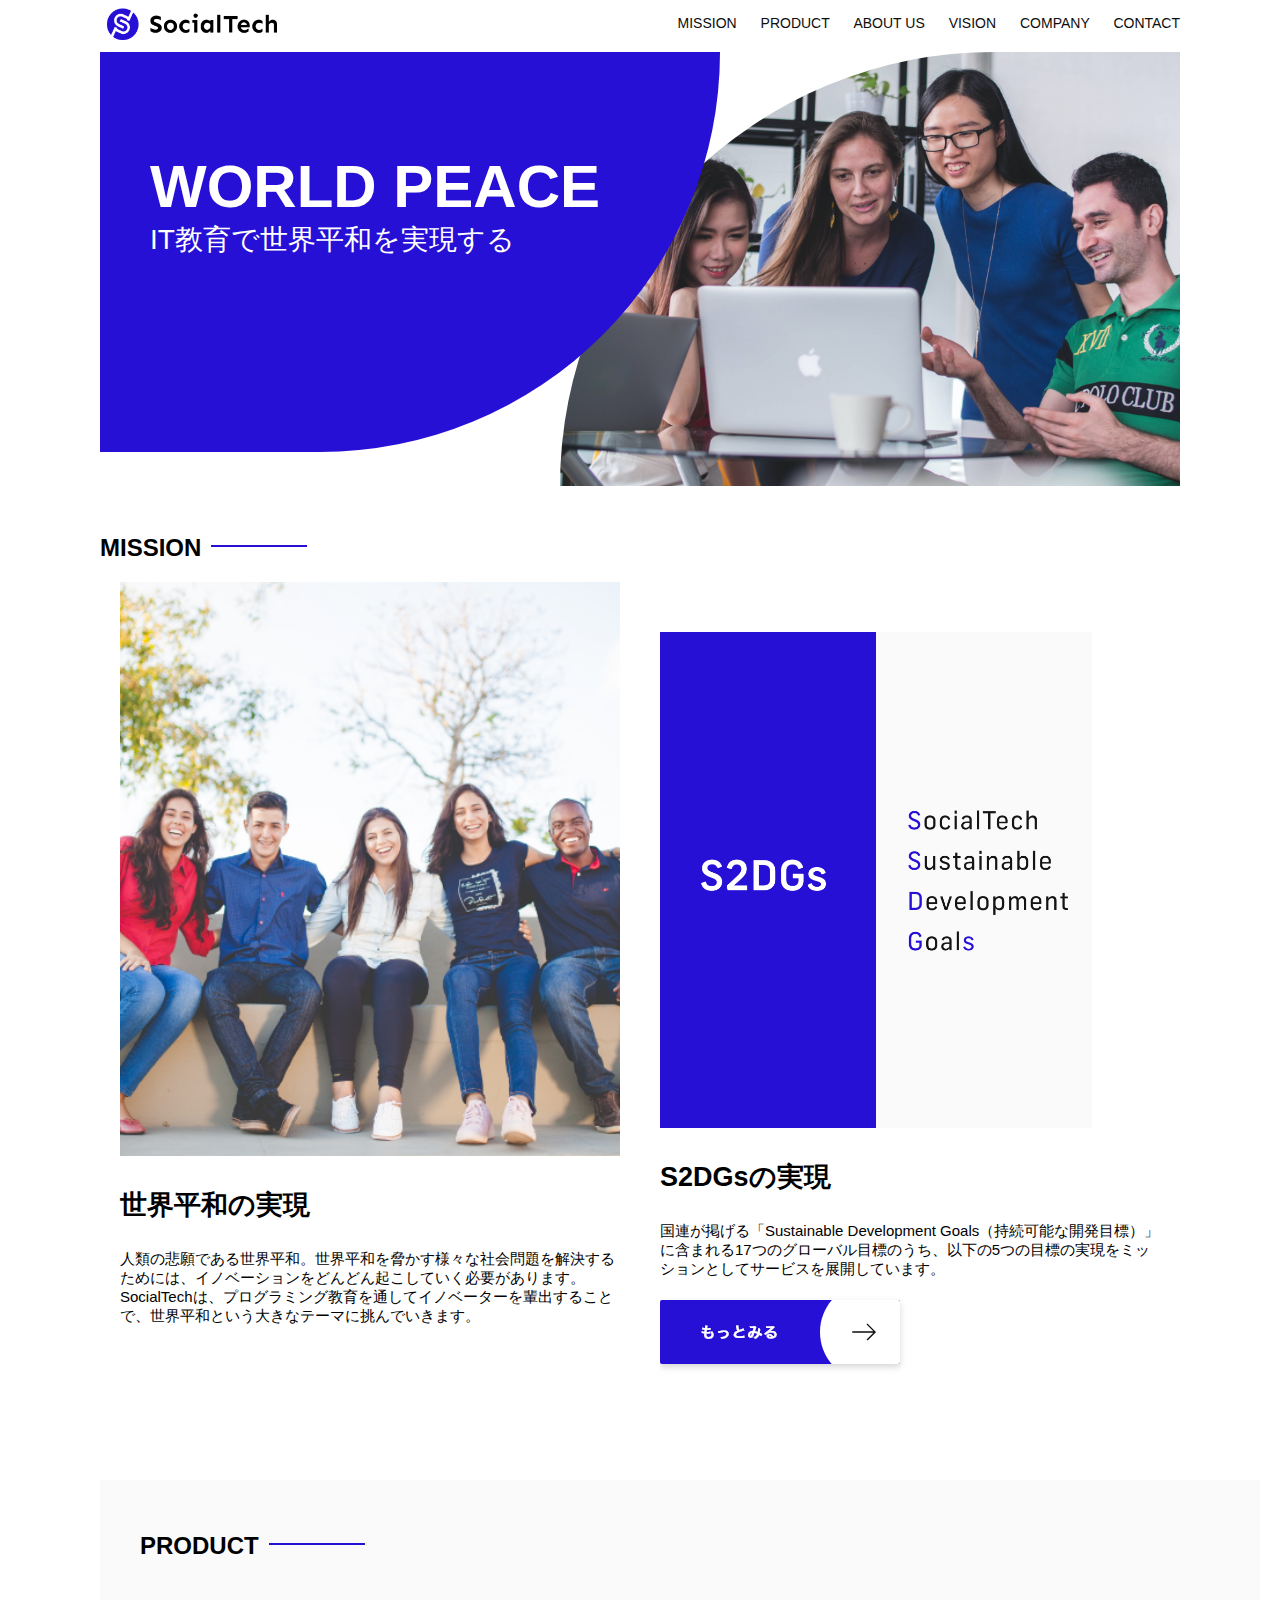
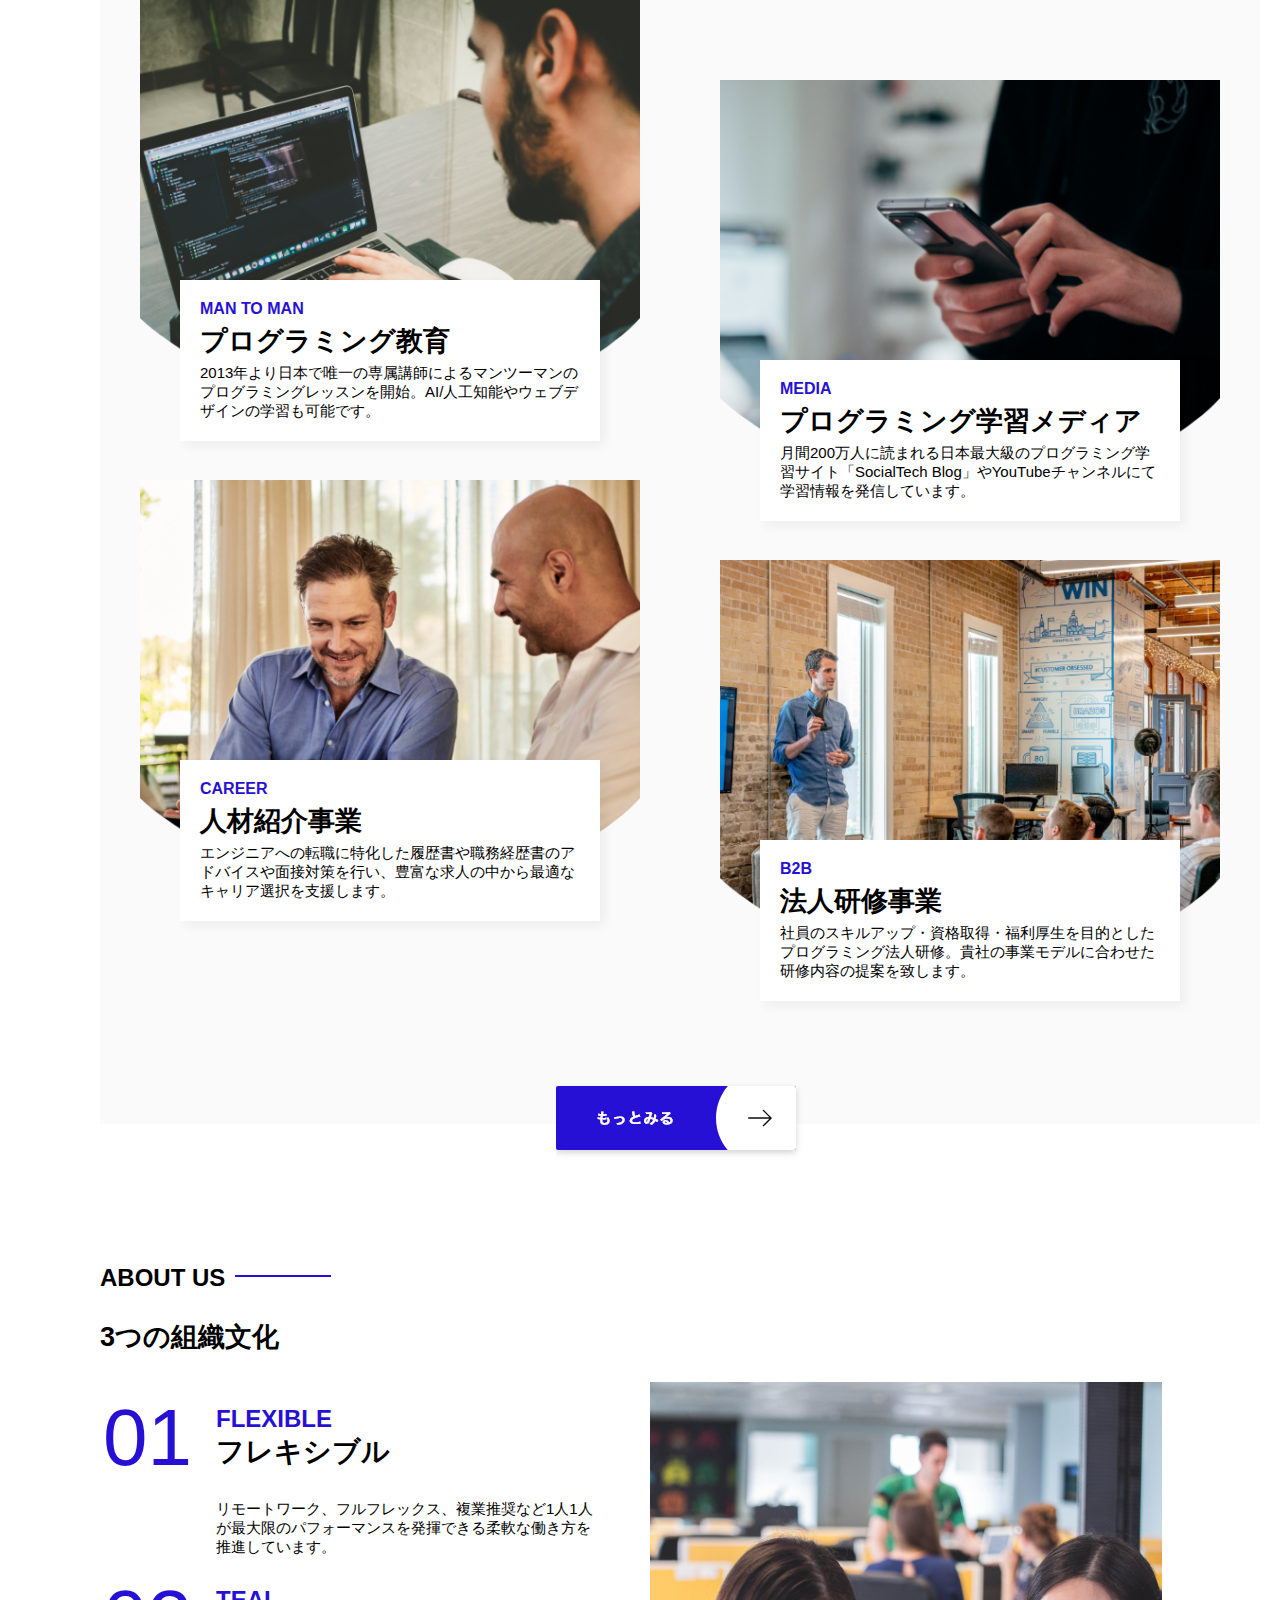
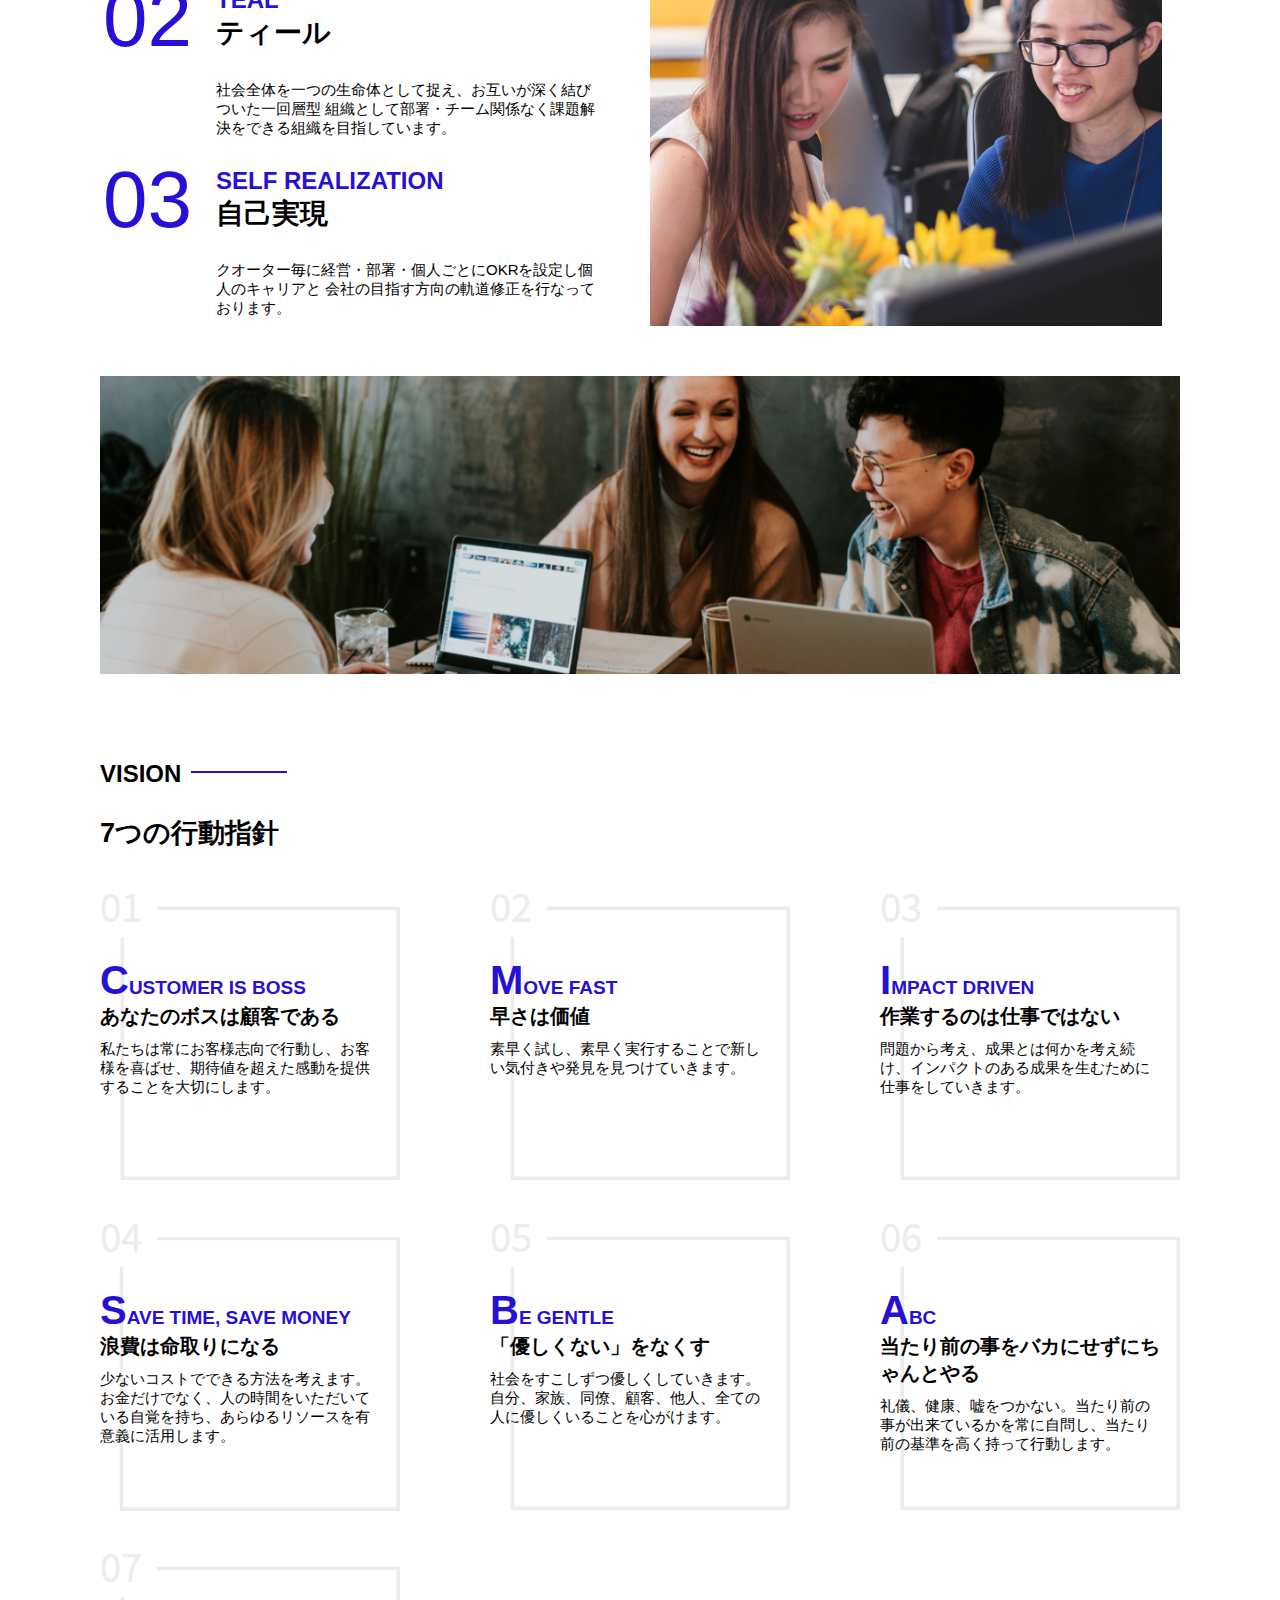
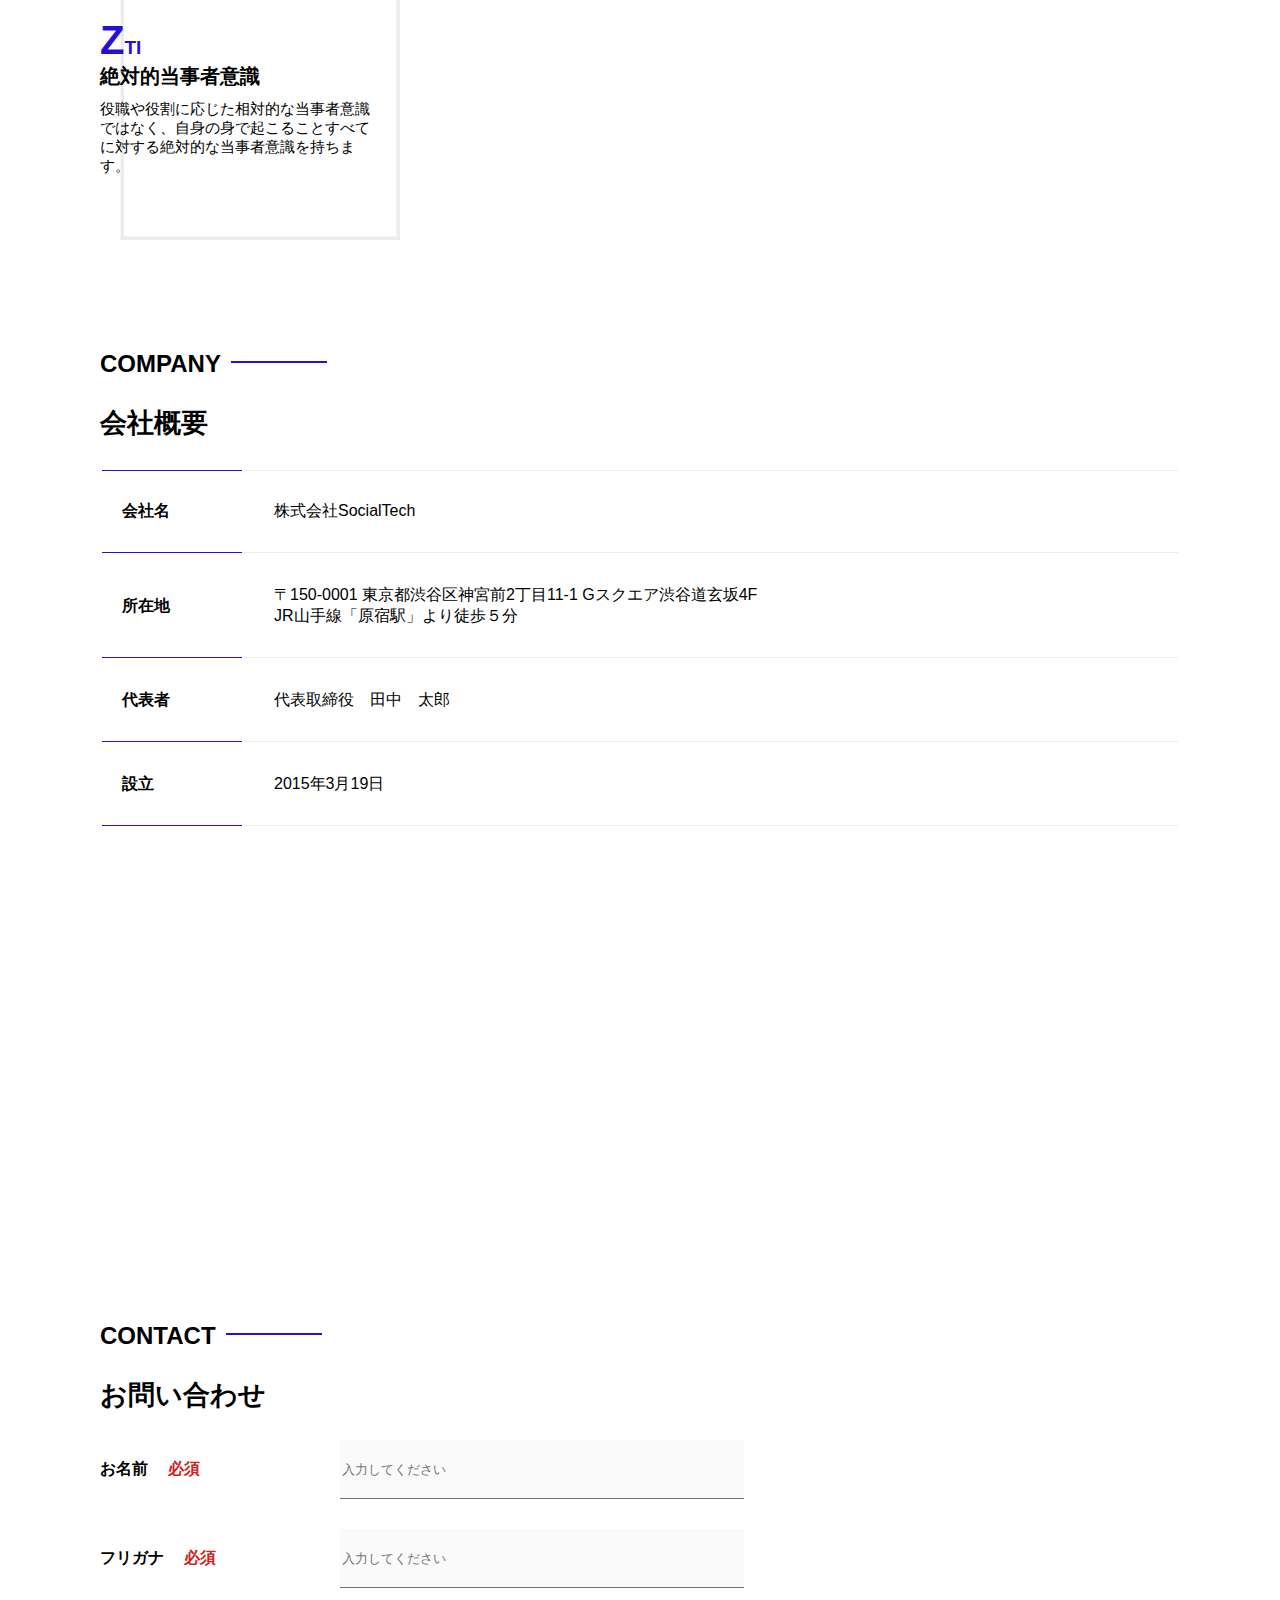
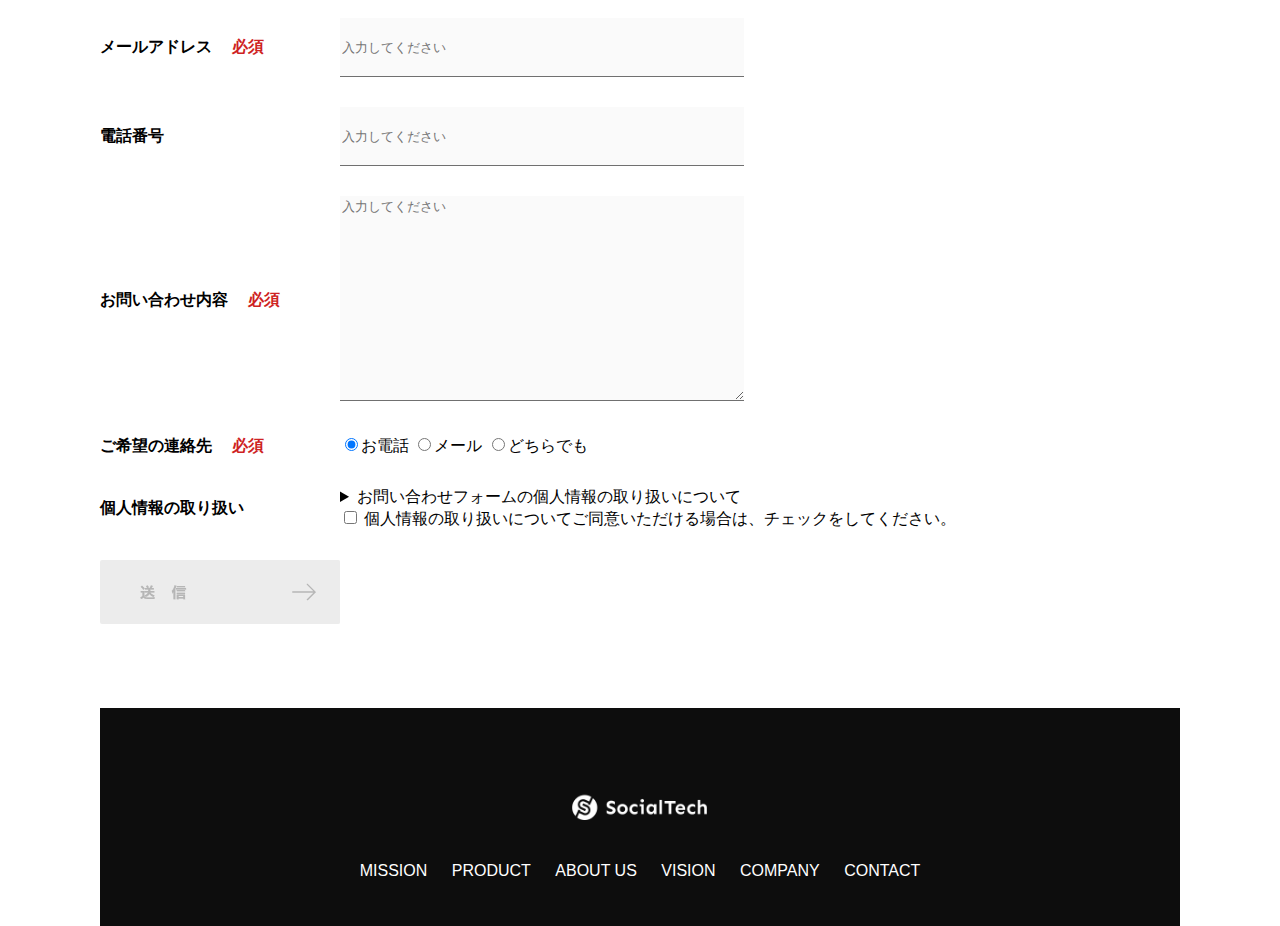
==== commit 6839e195: "修正１コミ" ====
--- a/index.html
+++ b/index.html
@@ -5,6 +5,12 @@
   <meta charset="UTF-8">
   <meta name="description" content="SocialTechはEdTech業界のリーディングカンパニーを目指します。">
   <meta name="viewport" content="width=device-width, initial-scale=1.0">
+  <meta name="twitter:card" content="summary" />
+  <meta name="twitter:site" content="@mcy_fuji" />
+  <meta property="og:url" content="https://michiyovirgo.github.io/socialtech_HTML_CSS/" />
+  <meta property="og:title" content="制作中です" />
+  <meta property="og:description" content="確認用のカードです" />
+  <meta property="og:image" content="URL/images/Logo.png" />
   <link rel="stylesheet" href="style.css">
   <style>
     img:not([alt]) {
@@ -274,19 +280,20 @@
         <table id="company-table">
           <tr>
             <th class="tableheader-first">会社名</th>
-            <td class="cell-first">株式会社 VIRGO WAVE</td>
+            <td class="cell-first">株式会社SocialTech</td>
           </tr>
           <tr>
             <th class="tableheader">所在地</th>
-            <td class="cell">〒150-0001 東京都渋谷区神宮前6-27-4 東武第２ビル４B<br>JR山手線「原宿駅」より徒歩５分</td>
+            <td class="cell">〒150-0001 東京都渋谷区神宮前2丁目11-1 Gスクエア渋谷道玄坂4F
+              <br>JR山手線「原宿駅」より徒歩５分</td>
           </tr>
           <tr>
             <th class=" tableheader">代表者</th>
-            <td class="cell">代表取締役　岩本昭典</td>
+            <td class="cell">代表取締役　田中　太郎</td>
           </tr>
           <tr>
             <th class=" tableheader">設立</th>
-            <td class="cell">1998年5月11日</td>
+            <td class="cell">2015年3月19日</td>
           </tr>
         </table>
         <iframe
